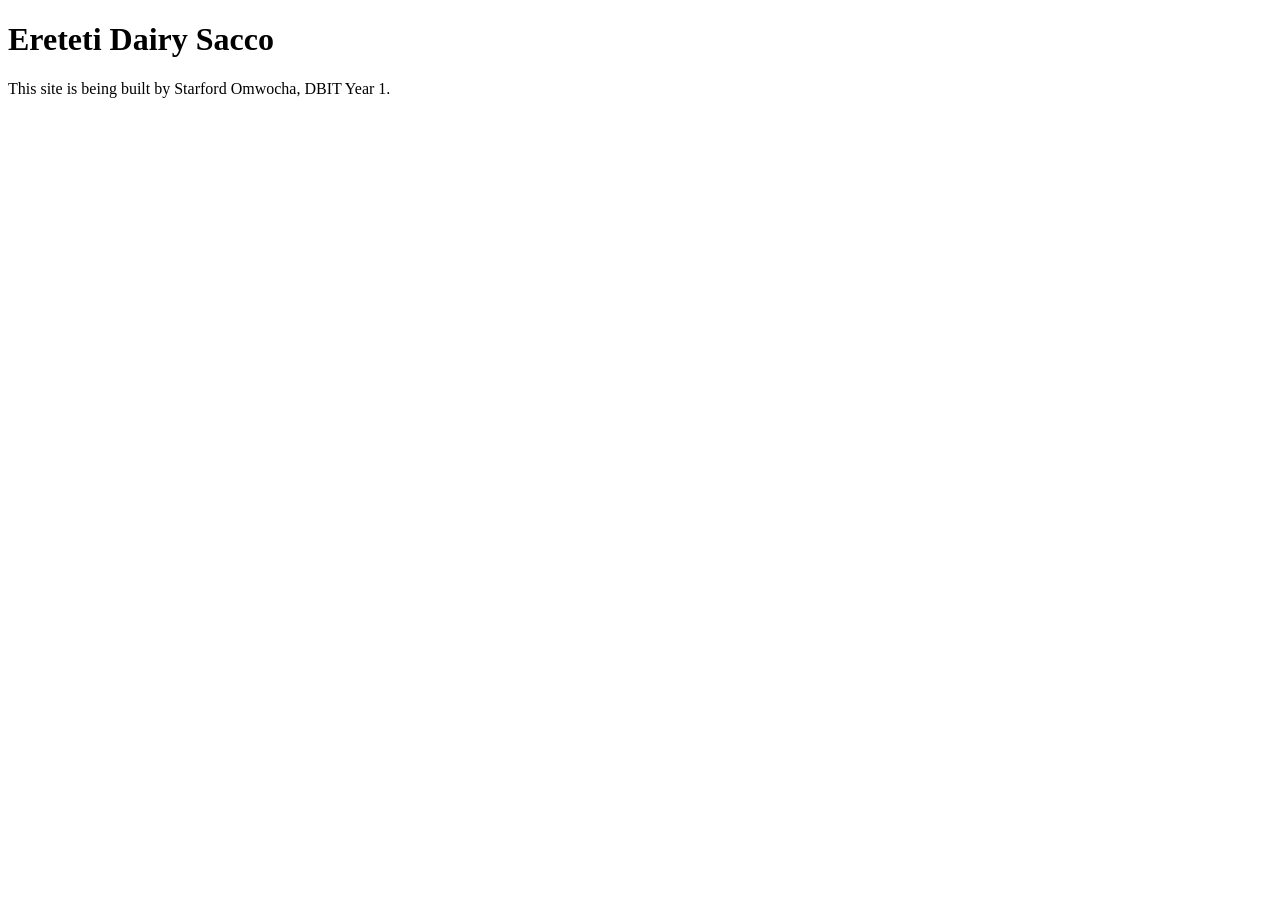
==== index.html @ b7c6cbab "First page" ====
<!DOCTYPE html>
<html lang="en">
<head>
<meta charset="utf-8">
<title>Ereteti Dairy Sacco</title>
</head>
<body>
<h1>Ereteti Dairy Sacco</h1>
<p>This site is being built by Starford Omwocha, DBIT Year 1.</p>
</body>
</html>
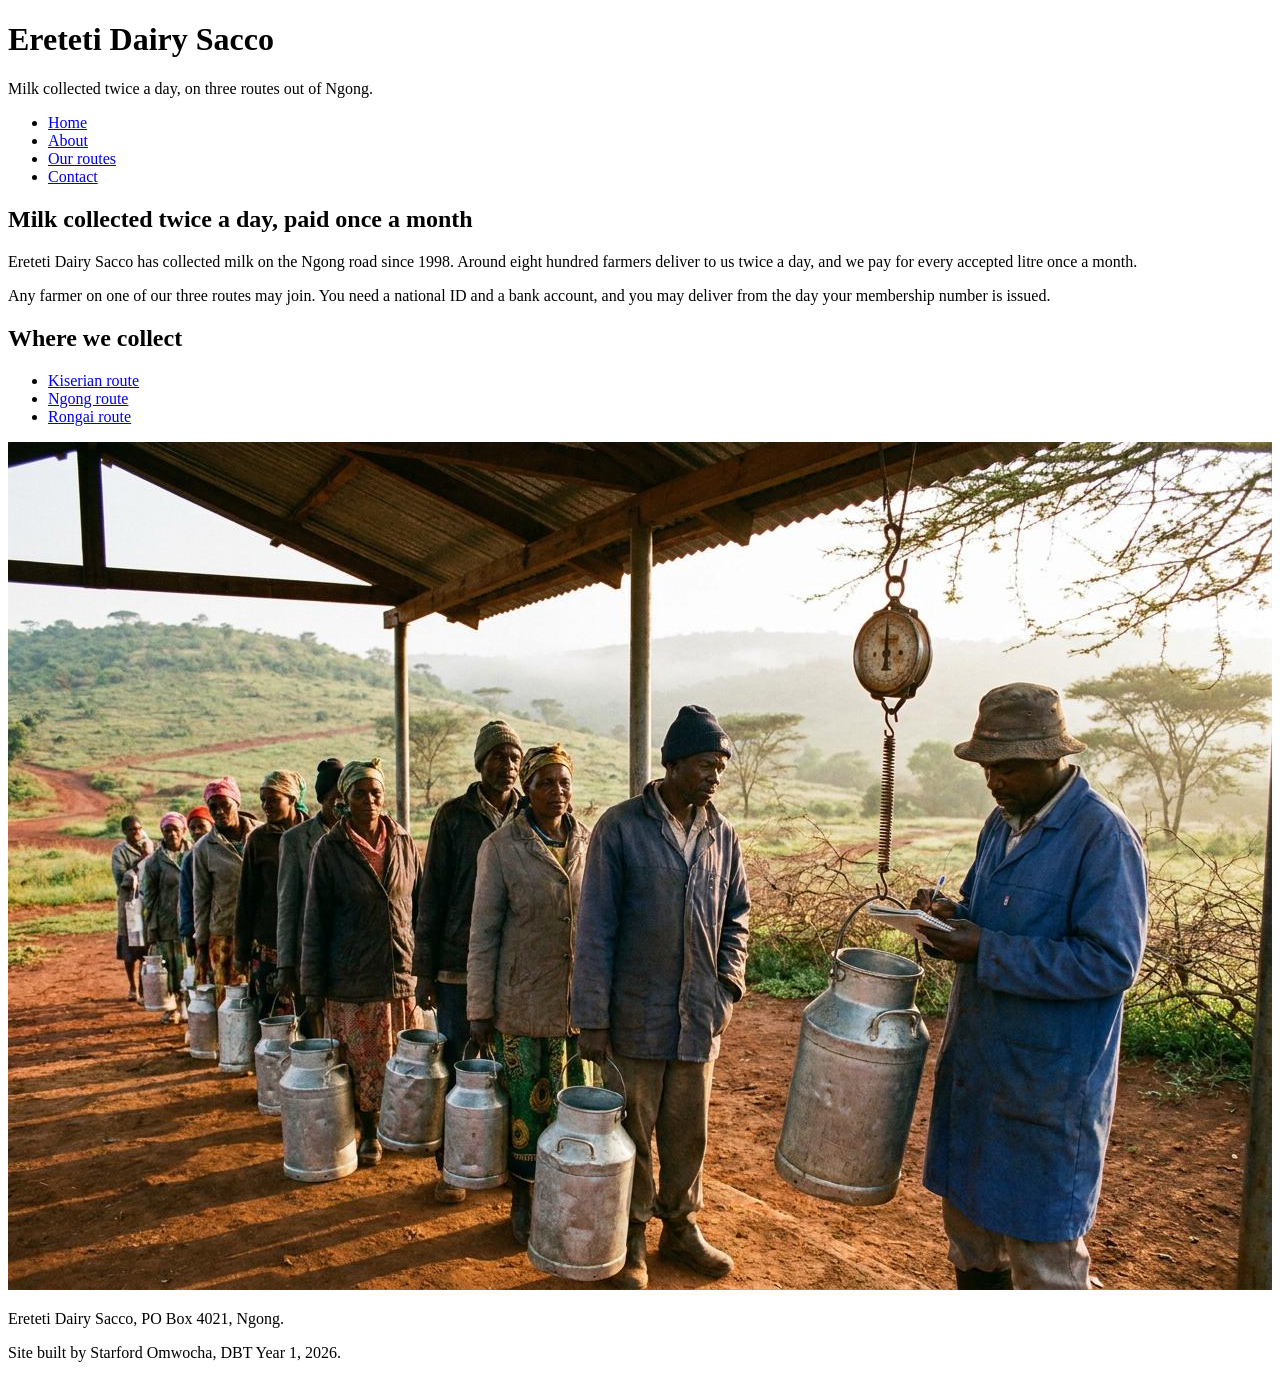
==== commit dfba5b72: "Week 2 — home page marked up" ====
--- a/index.html
+++ b/index.html
@@ -1,11 +1,45 @@
 <!DOCTYPE html>
-<html lang="en">
+<html lang="en-US">
 <head>
 <meta charset="utf-8">
 <title>Ereteti Dairy Sacco</title>
 </head>
 <body>
+<header>
 <h1>Ereteti Dairy Sacco</h1>
-<p>This site is being built by Starford Omwocha, DBIT Year 1.</p>
+<p>Milk collected twice a day, on three routes out of Ngong.</p>
+</header>
+<nav>
+<ul>
+<li><a href="index.html">Home</a></li>
+<li><a href="about.html">About</a></li>
+<li><a href="routes.html">Our routes</a></li>
+<li><a href="contact.html">Contact</a></li>
+</ul>
+</nav>
+<main>
+    <section>
+<h2>Milk collected twice a day, paid once a month</h2>
+<p>Ereteti Dairy Sacco has collected milk on the Ngong road since
+1998. Around eight hundred farmers deliver to us twice a day, and
+we pay for every accepted litre once a month.</p>
+<p>Any farmer on one of our three routes may join. You need a
+national ID and a bank account, and you may deliver from the day
+your membership number is issued.</p>
+</section>
+<section>
+<h2>Where we collect</h2>
+<ul>
+<li><a href="routes.html">Kiserian route</a></li>
+<li><a href="routes.html">Ngong route</a></li>
+<li><a href="routes.html">Rongai route</a></li>
+</ul>
+</section>
+<img src="img/collection-centre.jpg"alt="Farmers queuing with churns at the Kiserian centre">
+</main>
+<footer>
+<p>Ereteti Dairy Sacco, PO Box 4021, Ngong.</p>
+<p>Site built by Starford Omwocha, DBT Year 1, 2026.</p>
+</footer>
 </body>
 </html>
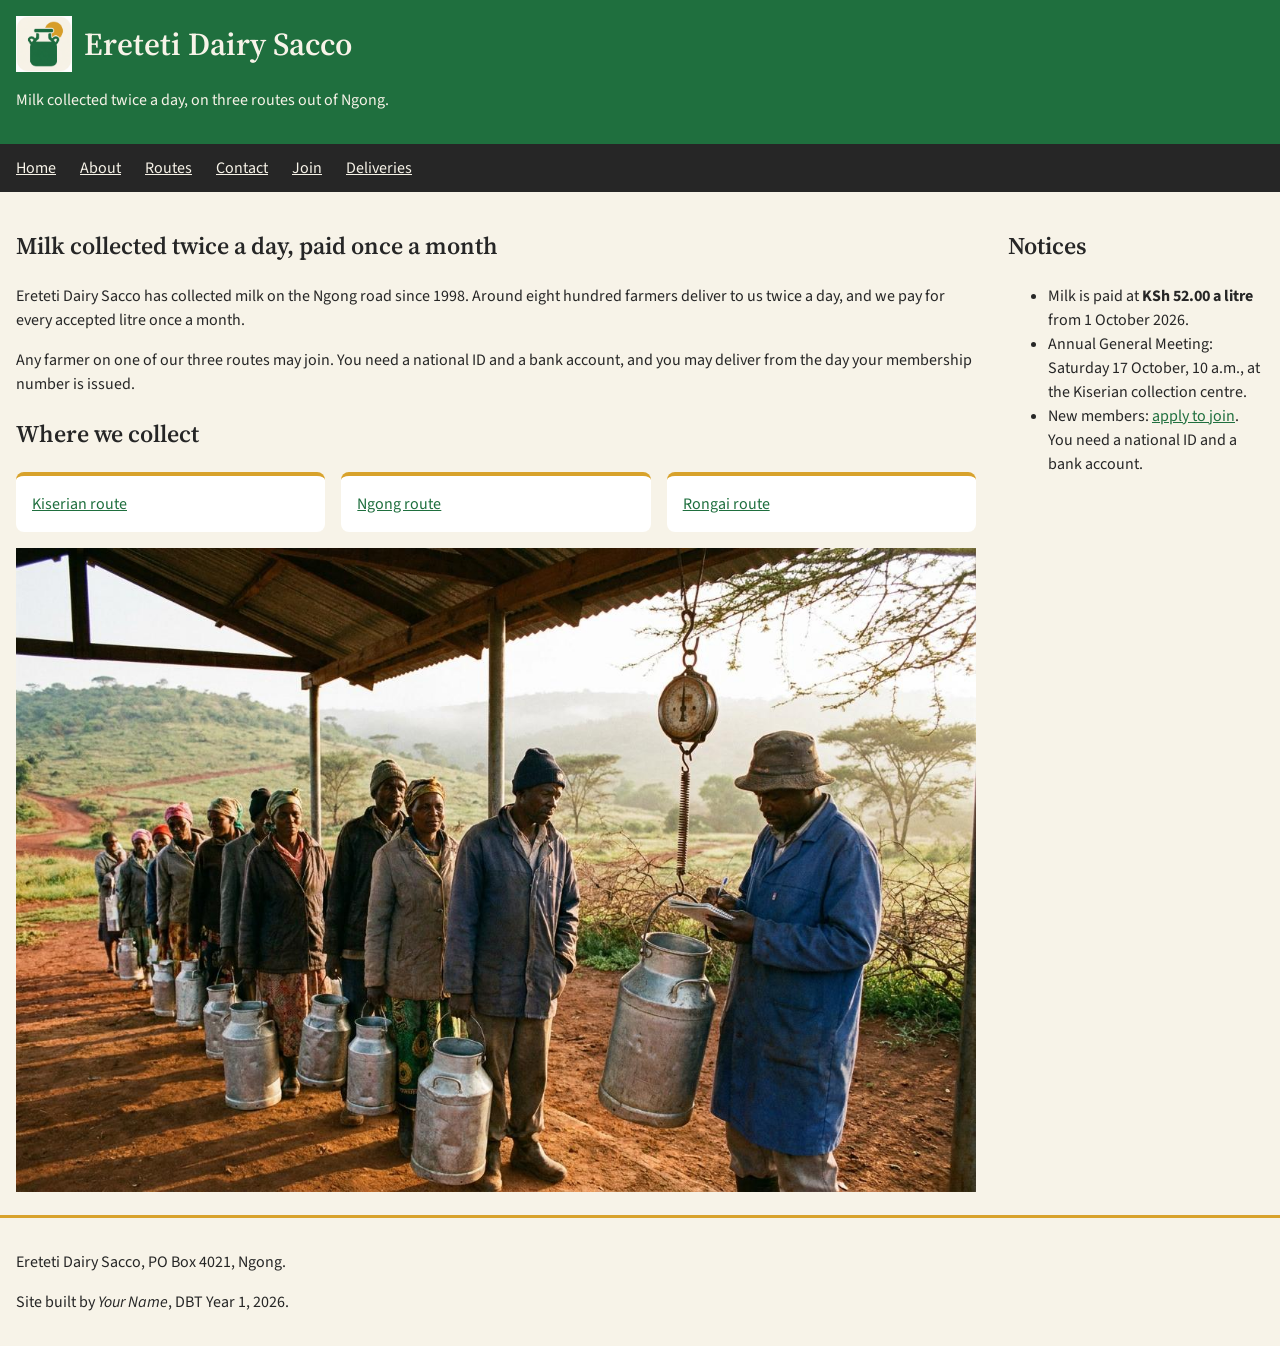
==== commit dba3b688: "Latest CSS Update" ====
--- a/index.html
+++ b/index.html
@@ -1,45 +1,91 @@
 <!DOCTYPE html>
-<html lang="en-US">
+<html lang="en">
 <head>
-<meta charset="utf-8">
-<title>Ereteti Dairy Sacco</title>
+  <meta charset="utf-8">
+  <title>Ereteti Dairy Sacco</title>
+  <link rel="preconnect" href="https://fonts.googleapis.com">
+  <link rel="preconnect" href="https://fonts.gstatic.com" crossorigin>
+  <link href="https://fonts.googleapis.com/css2?family=Source+Sans+3:ital,wght@0,200..900;1,200..900&display=swap" rel="stylesheet">
+  <link href="https://fonts.googleapis.com/css2?family=Source+Serif+4:ital,wght@0,200..900;1,200..900&display=swap" rel="stylesheet"> 
+  <link rel="stylesheet" href="css/style.css">
+  <!-- placeholder: swap for img/favicon.png -->
+  <link rel="icon" type="image/png"
+        href="img/favicon-edairy.png">
 </head>
 <body>
-<header>
-<h1>Ereteti Dairy Sacco</h1>
-<p>Milk collected twice a day, on three routes out of Ngong.</p>
-</header>
-<nav>
-<ul>
-<li><a href="index.html">Home</a></li>
-<li><a href="about.html">About</a></li>
-<li><a href="routes.html">Our routes</a></li>
-<li><a href="contact.html">Contact</a></li>
-</ul>
-</nav>
-<main>
+
+  <header>
+    <h1>
+      <!-- placeholder: swap for img/logo.png -->
+      <img src="img/logo-edairy.png"
+           alt="" class="logo">
+      Ereteti Dairy Sacco
+    </h1>
+    <p>Milk collected twice a day, on three routes
+       out of Ngong.</p>
+  </header>
+
+  <nav>
+    <ul>
+      <li><a href="index.html">Home</a></li>
+      <li><a href="about.html">About</a></li>
+      <li><a href="routes.html">Routes</a></li>
+      <li><a href="contact.html">Contact</a></li>
+      <li><a href="register.html">Join</a></li>
+      <li><a href="deliveries.html">Deliveries</a>
+      </li>
+    </ul>
+  </nav>
+
+  <main>
     <section>
-<h2>Milk collected twice a day, paid once a month</h2>
-<p>Ereteti Dairy Sacco has collected milk on the Ngong road since
-1998. Around eight hundred farmers deliver to us twice a day, and
-we pay for every accepted litre once a month.</p>
-<p>Any farmer on one of our three routes may join. You need a
-national ID and a bank account, and you may deliver from the day
-your membership number is issued.</p>
-</section>
-<section>
-<h2>Where we collect</h2>
-<ul>
-<li><a href="routes.html">Kiserian route</a></li>
-<li><a href="routes.html">Ngong route</a></li>
-<li><a href="routes.html">Rongai route</a></li>
-</ul>
-</section>
-<img src="img/collection-centre.jpg"alt="Farmers queuing with churns at the Kiserian centre">
-</main>
-<footer>
-<p>Ereteti Dairy Sacco, PO Box 4021, Ngong.</p>
-<p>Site built by Starford Omwocha, DBT Year 1, 2026.</p>
-</footer>
+      <h2>Milk collected twice a day,
+          paid once a month</h2>
+      <p>Ereteti Dairy Sacco has collected milk on
+      the Ngong road since 1998. Around eight hundred
+      farmers deliver to us twice a day, and we pay
+      for every accepted litre once a month.</p>
+      <p>Any farmer on one of our three routes may
+      join. You need a national ID and a bank account,
+      and you may deliver from the day your
+      membership number is issued.</p>
+    </section>
+
+    <section>
+      <h2>Where we collect</h2>
+      <ul class="route-cards">
+        <li><a href="routes.html">Kiserian route</a>
+        </li>
+        <li><a href="routes.html">Ngong route</a></li>
+        <li><a href="routes.html">Rongai route</a></li>
+      </ul>
+      <img src="img/collection-centre.jpg"
+           alt="Farmers queuing with churns at
+                the Kiserian centre">
+    </section>
+  </main>
+
+  <aside>
+    <h2>Notices</h2>
+    <ul>
+      <li>Milk is paid at
+          <strong>KSh 52.00 a litre</strong>
+          from 1 October 2026.</li>
+      <li>Annual General Meeting: Saturday
+          17 October, 10 a.m., at the
+          Kiserian collection centre.</li>
+      <li>New members:
+          <a href="register.html">apply to join</a>.
+          You need a national ID and a
+          bank account.</li>
+    </ul>
+  </aside>
+
+  <footer>
+    <p>Ereteti Dairy Sacco, PO Box 4021, Ngong.</p>
+    <p>Site built by <em>Your Name</em>,
+       DBT Year 1, 2026.</p>
+  </footer>
+
 </body>
 </html>
--- a/css/style.css
+++ b/css/style.css
@@ -0,0 +1,120 @@
+/* css comment */
+*{
+    box-sizing: border-box;
+}
+
+body{
+    margin: 0;
+    background: #f7f3e8;
+    color: #262626;
+    line-height: 1.5;
+    font-family: 'Source Sans 3', sans-serif;
+}
+
+h1, h2{
+    font-family: 'Source Serif 4', serif;
+    font-weight: 600;
+}
+
+header{
+    background: #1f6f3e;
+    color: #f7f3e8;
+}
+nav {
+    background: #262626;
+}
+nav a{
+    color: #f7f3e8;
+}
+a{
+    color: #1f6f3e;
+}
+header, main, aside, footer{
+    padding: 1rem;
+}
+img{
+    max-width: 100%;
+    height: auto;
+}
+
+/*flex for the nav items*/
+nav{
+    position: sticky;
+    top: 0;
+}
+nav ul{
+    display: flex;
+    flex-wrap: wrap;
+    gap: 0.25rem 1.5rem;
+    list-style: none;
+    margin: 0;
+    /*what is the value for the padding-right, padding-left, and padding-top, padding-bottom give the following rule*/
+    padding: 0.75rem 1rem;
+}
+/*Grid Layout*/
+.logo{
+    width:3.5rem;
+    height:auto;
+}
+h1{
+    display: flex;
+    align-items: center;
+    gap:0.75rem;
+    margin: 0;
+}
+
+.route-cards{
+    display:flex;
+    flex-wrap: wrap;
+    gap: 1rem;
+    list-style: none;
+    padding: 0;
+}
+
+.route-cards li{
+    flex: 1 1 12rem;
+    padding: 1rem;
+    background: #ffffff;
+    border-top: 4px solid #d8a22b;
+    border-radius: 0.5rem;
+}
+
+/*Grid layout*/
+body{
+    display: grid;
+    grid-template-columns:minmax(0, 1fr) minmax(0, 18rem);
+    grid-template-areas:
+        "header header"
+        "nav nav"
+        "main aside"
+        "footer footer";
+}
+header{grid-area: header;}
+nav{grid-area: nav;}
+main{grid-area: main;}
+aside{grid-area: aside;}
+footer{grid-area: footer;}
+footer{
+    border-top: 3px solid #d8a22b;
+}
+/*responsive design*/
+@media (max-width: 768px){
+    body{
+        grid-template-columns: minmax(0, 1fr);
+        grid-template-areas:
+            "header"
+            "nav"
+            "main"
+            "aside"
+            "footer";
+    }
+    nav{
+        position: static;
+    }
+    nav ul{
+        flex-direction: column;
+    }
+    .logo{
+        width: 2.5rem;
+    }
+}
